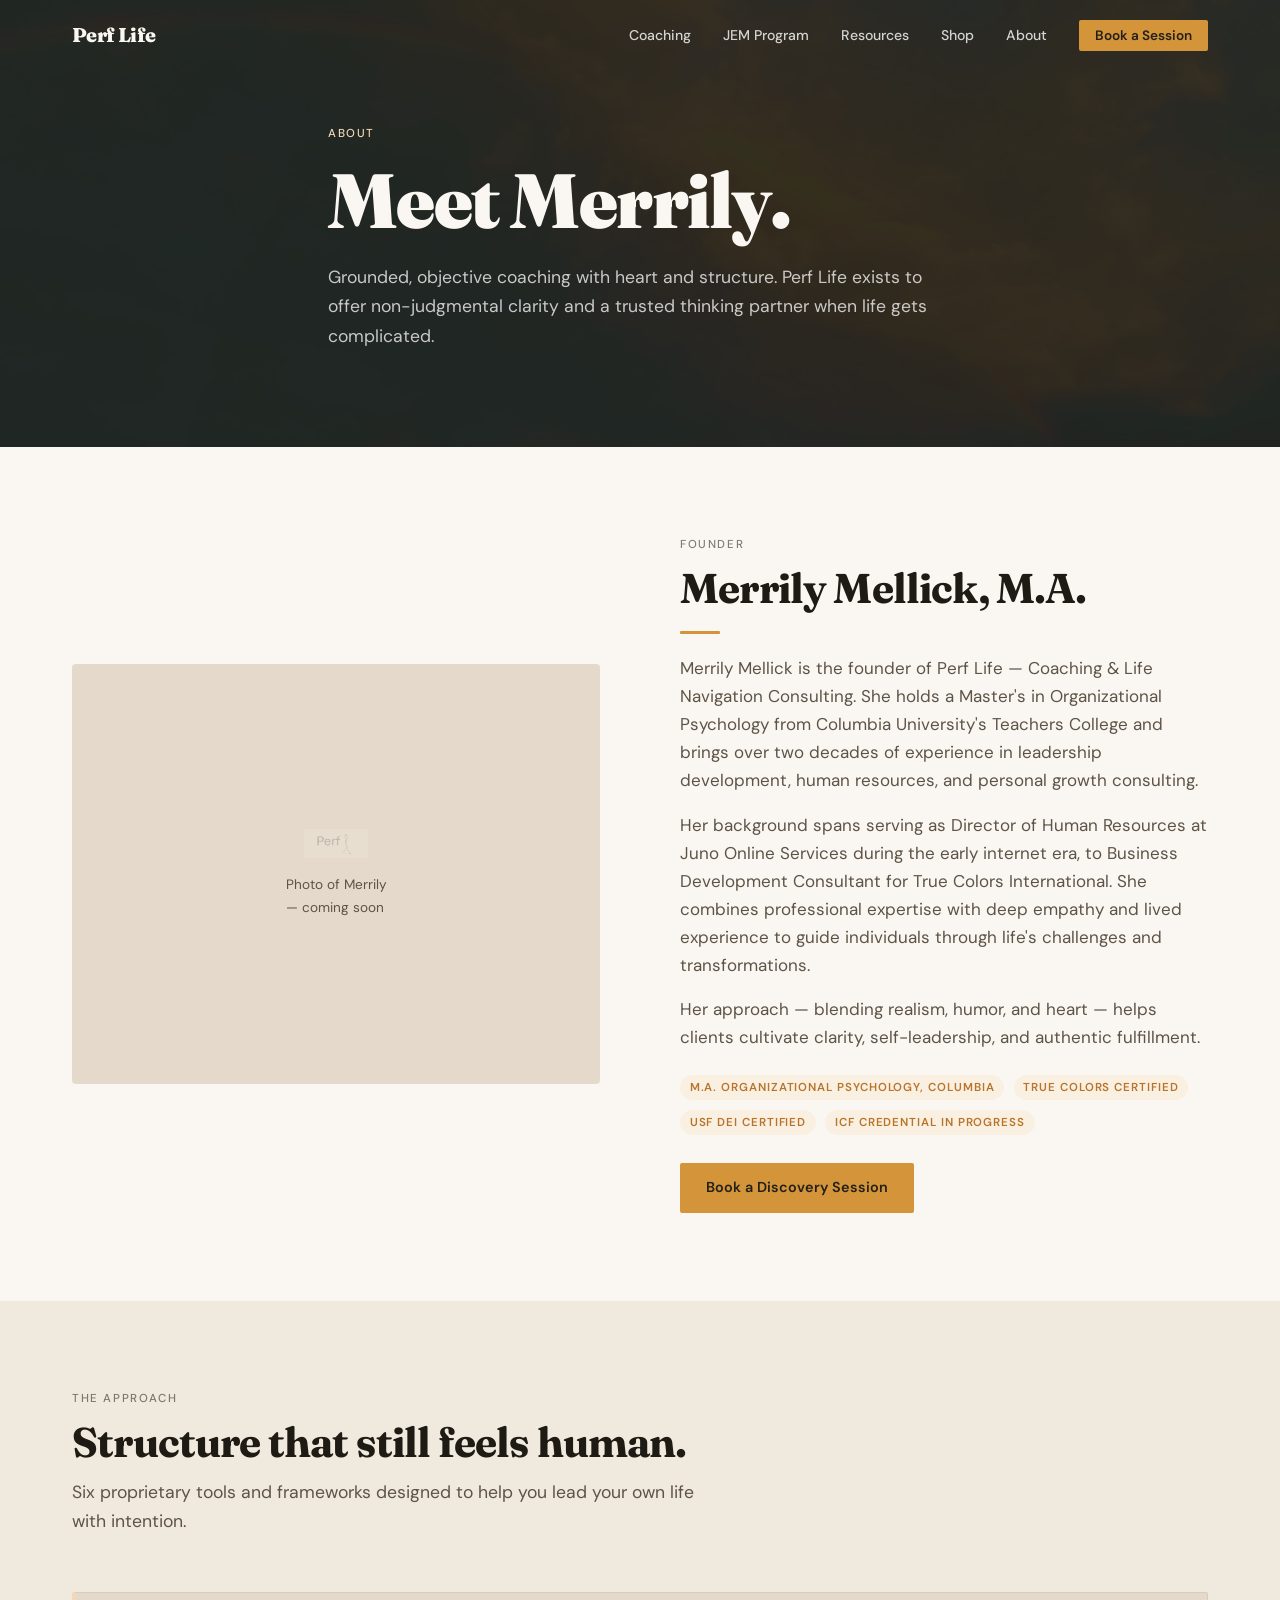
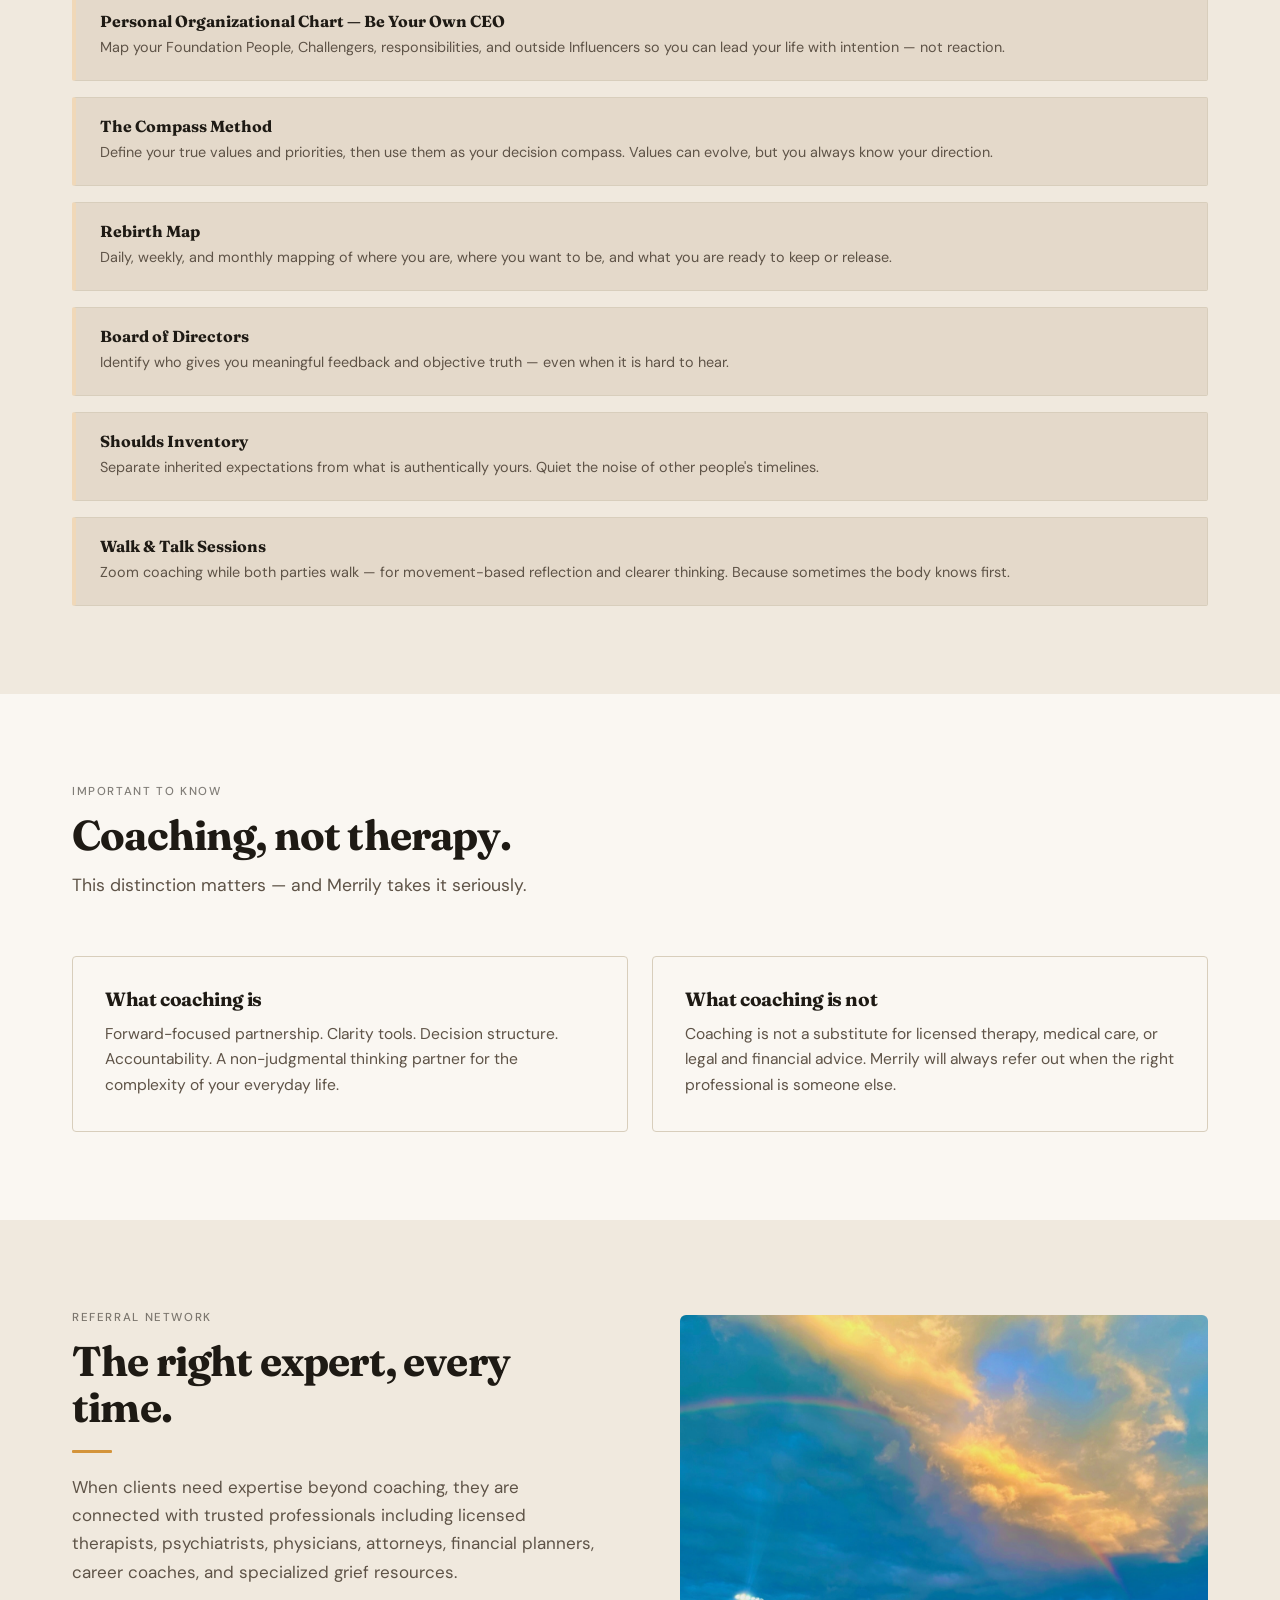
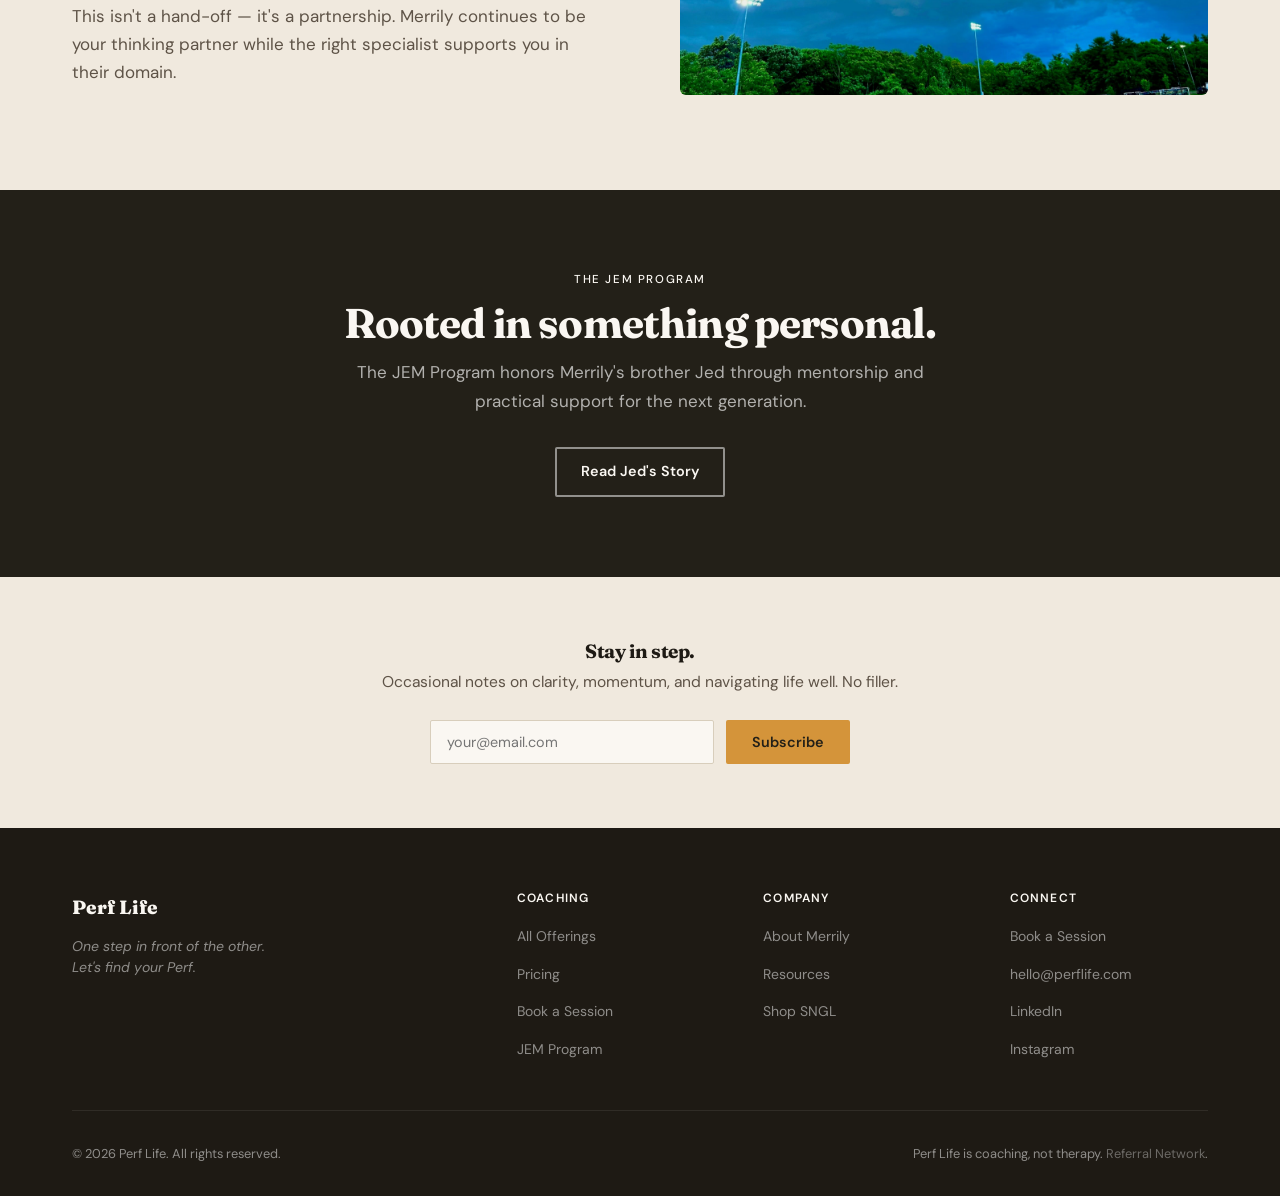
==== about.html @ 0cc989d0 "Perf Life V2 — Warm Authority (Fraunces + amber gold)" ====
<!DOCTYPE html>
<html lang="en">
<head>
  <meta charset="UTF-8">
  <meta name="viewport" content="width=device-width, initial-scale=1.0">
  <title>About Merrily — Perf Life</title>
  <meta name="description" content="Meet Merrily Mellick, M.A. — founder of Perf Life. Organizational psychologist, coach, and trusted thinking partner.">
  <link rel="preconnect" href="https://fonts.googleapis.com">
  <link rel="preconnect" href="https://fonts.gstatic.com" crossorigin>
  <link href="https://fonts.googleapis.com/css2?family=Fraunces:ital,opsz,wght@0,9..144,400;0,9..144,700;0,9..144,900;1,9..144,400;1,9..144,700&family=DM+Sans:ital,opsz,wght@0,9..40,400;0,9..40,500;1,9..40,400&display=swap" rel="stylesheet">
  <link rel="stylesheet" href="css/style.css">
</head>
<body>

  <nav class="nav" aria-label="Main navigation">
    <div class="nav__inner">
      <a class="nav__logo" href="index.html">
        <img class="nav__logo-mark" src="assets/perf-logo-walker.png" alt="">
        Perf Life
      </a>
      <ul class="nav__links" role="list">
        <li><a href="coaching.html">Coaching</a></li>
        <li><a href="jem-program.html">JEM Program</a></li>
        <li><a href="resources.html">Resources</a></li>
        <li><a href="shop.html">Shop</a></li>
        <li><a href="about.html">About</a></li>
        <li><a href="book.html" class="nav__cta">Book a Session</a></li>
      </ul>
      <button class="nav__burger" aria-label="Open menu" aria-expanded="false">
        <span></span><span></span><span></span>
      </button>
    </div>
  </nav>
  <div class="nav__drawer">
    <a href="coaching.html">Coaching</a>
    <a href="jem-program.html">JEM Program</a>
    <a href="resources.html">Resources</a>
    <a href="shop.html">Shop</a>
    <a href="about.html">About</a>
    <a href="book.html">Book a Session →</a>
  </div>

  <!-- HERO -->
  <section class="hero hero--page">
    <div class="hero__bg" aria-hidden="true"></div>
    <div class="container">
      <div class="hero__inner">
        <div class="hero__content">
          <span class="eyebrow hero__eyebrow">About</span>
          <h1 class="hero__title">Meet Merrily.</h1>
          <p class="hero__lead">Grounded, objective coaching with heart and structure. Perf Life exists to offer non-judgmental clarity and a trusted thinking partner when life gets complicated.</p>
        </div>
      </div>
    </div>
  </section>

  <!-- BIO -->
  <section class="section">
    <div class="container">
      <div class="media-text reveal">
        <div>
          <!-- Replace with Merrily's photo -->
          <div class="media-text__image--placeholder">
            <img src="assets/perf-logo-walker.png" style="width:64px;opacity:0.2;" alt="">
            <span style="font-size:0.85rem;color:var(--ink-2);">Photo of Merrily<br>— coming soon</span>
          </div>
        </div>
        <div class="media-text__content">
          <span class="eyebrow">Founder</span>
          <h2>Merrily Mellick, M.A.</h2>
          <div class="divider"></div>
          <p>Merrily Mellick is the founder of Perf Life — Coaching &amp; Life Navigation Consulting. She holds a Master's in Organizational Psychology from Columbia University's Teachers College and brings over two decades of experience in leadership development, human resources, and personal growth consulting.</p>
          <p>Her background spans serving as Director of Human Resources at Juno Online Services during the early internet era, to Business Development Consultant for True Colors International. She combines professional expertise with deep empathy and lived experience to guide individuals through life's challenges and transformations.</p>
          <p>Her approach — blending realism, humor, and heart — helps clients cultivate clarity, self-leadership, and authentic fulfillment.</p>
          <div style="display:flex;flex-wrap:wrap;gap:0.6rem;margin-top:1.5rem;">
            <span class="tag">M.A. Organizational Psychology, Columbia</span>
            <span class="tag">True Colors Certified</span>
            <span class="tag">USF DEI Certified</span>
            <span class="tag">ICF Credential in Progress</span>
          </div>
          <div class="btn-row">
            <a href="book.html" class="btn btn--primary">Book a Discovery Session</a>
          </div>
        </div>
      </div>
    </div>
  </section>

  <!-- FRAMEWORKS -->
  <section class="section section--stone">
    <div class="container">
      <div class="section-head reveal">
        <span class="eyebrow">The Approach</span>
        <h2>Structure that still feels human.</h2>
        <p class="lead">Six proprietary tools and frameworks designed to help you lead your own life with intention.</p>
      </div>
      <div class="framework-list">
        <div class="framework-item reveal">
          <h4>Personal Organizational Chart — Be Your Own CEO</h4>
          <p>Map your Foundation People, Challengers, responsibilities, and outside Influencers so you can lead your life with intention — not reaction.</p>
        </div>
        <div class="framework-item reveal">
          <h4>The Compass Method</h4>
          <p>Define your true values and priorities, then use them as your decision compass. Values can evolve, but you always know your direction.</p>
        </div>
        <div class="framework-item reveal">
          <h4>Rebirth Map</h4>
          <p>Daily, weekly, and monthly mapping of where you are, where you want to be, and what you are ready to keep or release.</p>
        </div>
        <div class="framework-item reveal">
          <h4>Board of Directors</h4>
          <p>Identify who gives you meaningful feedback and objective truth — even when it is hard to hear.</p>
        </div>
        <div class="framework-item reveal">
          <h4>Shoulds Inventory</h4>
          <p>Separate inherited expectations from what is authentically yours. Quiet the noise of other people's timelines.</p>
        </div>
        <div class="framework-item reveal">
          <h4>Walk &amp; Talk Sessions</h4>
          <p>Zoom coaching while both parties walk — for movement-based reflection and clearer thinking. Because sometimes the body knows first.</p>
        </div>
      </div>
    </div>
  </section>

  <!-- WHAT MERRILY IS NOT -->
  <section class="section">
    <div class="container">
      <div class="section-head reveal">
        <span class="eyebrow">Important to Know</span>
        <h2>Coaching, not therapy.</h2>
        <p class="lead">This distinction matters — and Merrily takes it seriously.</p>
      </div>
      <div class="grid grid--2 reveal">
        <div class="card">
          <h3>What coaching is</h3>
          <p>Forward-focused partnership. Clarity tools. Decision structure. Accountability. A non-judgmental thinking partner for the complexity of your everyday life.</p>
        </div>
        <div class="card">
          <h3>What coaching is not</h3>
          <p>Coaching is not a substitute for licensed therapy, medical care, or legal and financial advice. Merrily will always refer out when the right professional is someone else.</p>
        </div>
      </div>
    </div>
  </section>

  <!-- REFERRAL NETWORK -->
  <section class="section section--stone">
    <div class="container">
      <div class="media-text media-text--flip reveal">
        <div class="media-text__image">
          <img src="assets/hero-rainbow.jpg" alt="Rainbow — a symbol of connection and forward movement" style="height:380px;object-fit:cover;border-radius:6px;width:100%;">
        </div>
        <div class="media-text__content">
          <span class="eyebrow">Referral Network</span>
          <h2>The right expert, every time.</h2>
          <div class="divider"></div>
          <p>When clients need expertise beyond coaching, they are connected with trusted professionals including licensed therapists, psychiatrists, physicians, attorneys, financial planners, career coaches, and specialized grief resources.</p>
          <p>This isn't a hand-off — it's a partnership. Merrily continues to be your thinking partner while the right specialist supports you in their domain.</p>
        </div>
      </div>
    </div>
  </section>

  <!-- JEM LINK -->
  <section class="cta-strip">
    <div class="container">
      <div class="reveal">
        <span class="eyebrow" style="color:var(--blue-pale);opacity:1;">The JEM Program</span>
        <h2>Rooted in something personal.</h2>
        <p>The JEM Program honors Merrily's brother Jed through mentorship and practical support for the next generation.</p>
        <a href="jem-program.html" class="btn btn--outline">Read Jed's Story</a>
      </div>
    </div>
  </section>

  <!-- NEWSLETTER -->
  <section class="newsletter">
    <div class="container">
      <h3 class="reveal">Stay in step.</h3>
      <p class="reveal">Occasional notes on clarity, momentum, and navigating life well. No filler.</p>
      <form class="newsletter__form reveal" novalidate>
        <input type="email" placeholder="your@email.com" aria-label="Email address">
        <button type="submit" class="btn btn--primary">Subscribe</button>
      </form>
    </div>
  </section>

  <footer class="footer">
    <div class="container">
      <div class="footer__grid">
        <div>
          <div class="footer__brand">Perf Life</div>
          <p class="footer__tagline">One step in front of the other.<br>Let's find your Perf.</p>
        </div>
        <div class="footer__col">
          <h4>Coaching</h4>
          <ul>
            <li><a href="coaching.html">All Offerings</a></li>
            <li><a href="coaching.html#pricing">Pricing</a></li>
            <li><a href="book.html">Book a Session</a></li>
            <li><a href="jem-program.html">JEM Program</a></li>
          </ul>
        </div>
        <div class="footer__col">
          <h4>Company</h4>
          <ul>
            <li><a href="about.html">About Merrily</a></li>
            <li><a href="resources.html">Resources</a></li>
            <li><a href="shop.html">Shop SNGL</a></li>
          </ul>
        </div>
        <div class="footer__col">
          <h4>Connect</h4>
          <ul>
            <li><a href="book.html">Book a Session</a></li>
            <li><a href="mailto:hello@perflife.com">hello@perflife.com</a></li>
            <li><a href="#">LinkedIn</a></li>
            <li><a href="#">Instagram</a></li>
          </ul>
        </div>
      </div>
      <div class="footer__bottom">
        <span>© 2026 Perf Life. All rights reserved.</span>
        <span>Perf Life is coaching, not therapy. <a href="#">Referral Network</a>.</span>
      </div>
    </div>
  </footer>

  <script src="js/main.js"></script>
</body>
</html>
---- css/style.css ----
/* =============================================
   PERF LIFE V2 — "Warm Authority"
   Palette: charcoal + amber gold on warm cream
   Type: Fraunces (display serif) + DM Sans (body)
   ============================================= */

:root {
  --white:      #FAF7F2;
  --stone:      #F0E9DE;
  --stone-deep: #E4D9CA;
  --ink:        #1E1A14;
  --ink-2:      #5E5347;
  --gold:       #B8742A;
  --gold-mid:   #D4943A;
  --gold-pale:  #F0D8B8;
  --gold-xpale: #FAF0E2;
  --dark:       #232018;
  --rule:       #D8CEBC;
  --radius:     2px;
  --max:        1200px;
  --nav-h:      68px;
}

*, *::before, *::after { box-sizing: border-box; margin: 0; padding: 0; }
html { scroll-behavior: smooth; -webkit-text-size-adjust: 100%; }
body { font-family: 'DM Sans', system-ui, sans-serif; font-size: 1.0625rem; line-height: 1.65; color: var(--ink); background: var(--white); }
img { display: block; max-width: 100%; height: auto; }
a { color: inherit; text-decoration: none; }
ul { list-style: none; }
button { cursor: pointer; font-family: inherit; }

h1, h2, h3, h4 { font-family: 'Fraunces', Georgia, serif; font-weight: 700; line-height: 1.1; letter-spacing: -0.02em; }
h1 { font-size: clamp(2.8rem, 6vw, 5rem); font-weight: 900; }
h2 { font-size: clamp(1.9rem, 3.5vw, 2.6rem); }
h3 { font-size: 1.2rem; font-weight: 700; }
h4 { font-size: 1rem; font-weight: 700; letter-spacing: 0; }

.eyebrow { font-family: 'DM Sans', sans-serif; font-size: 0.72rem; font-weight: 500; letter-spacing: 0.14em; text-transform: uppercase; opacity: 0.55; display: block; margin-bottom: 0.75rem; }
.lead { font-size: 1.1rem; line-height: 1.65; color: var(--ink-2); }

.container { max-width: var(--max); margin: 0 auto; padding: 0 2rem; }
.section { padding: 5.5rem 0; }
.section--stone { background: var(--stone); }
.section--dark  { background: var(--dark); color: var(--white); }
.section--gold  { background: var(--gold-xpale); }

.section-head { margin-bottom: 3.5rem; }
.section-head h2 { margin-bottom: 0.75rem; }
.section-head .lead { max-width: 52ch; }
.section-head--center { text-align: center; }
.section-head--center .lead { margin: 0 auto; }

/* Nav */
.nav { position: fixed; top: 0; left: 0; right: 0; height: var(--nav-h); z-index: 100; transition: background 0.25s, box-shadow 0.25s; }
.nav.scrolled { background: var(--white); box-shadow: 0 1px 0 var(--rule); }
.nav__inner { max-width: var(--max); margin: 0 auto; padding: 0 2rem; height: 100%; display: flex; align-items: center; justify-content: space-between; }
.nav__logo { font-family: 'Fraunces', Georgia, serif; font-weight: 800; font-size: 1.25rem; letter-spacing: -0.03em; color: var(--white); transition: color 0.25s; display: flex; align-items: center; gap: 0.5rem; }
.nav.scrolled .nav__logo { color: var(--ink); }
.nav__logo-mark { display: none; }
.nav__links { display: flex; align-items: center; gap: 2rem; }
.nav__links a { font-size: 0.88rem; font-weight: 500; color: rgba(255,255,255,0.8); transition: color 0.2s; }
.nav__links a:hover { color: var(--white); }
.nav.scrolled .nav__links a { color: var(--ink-2); }
.nav.scrolled .nav__links a:hover { color: var(--ink); }
.nav__cta { color: var(--dark) !important; background: var(--gold-mid); padding: 0.45rem 1rem; border-radius: var(--radius); font-weight: 600 !important; font-size: 0.85rem !important; transition: background 0.2s !important; }
.nav__cta:hover { background: var(--gold) !important; color: var(--white) !important; }
.nav.scrolled .nav__cta { background: var(--gold-mid); color: var(--dark) !important; }
.nav__burger { display: none; flex-direction: column; gap: 5px; background: none; border: none; padding: 4px; }
.nav__burger span { display: block; width: 22px; height: 2px; background: var(--white); transition: background 0.25s; border-radius: 2px; }
.nav.scrolled .nav__burger span { background: var(--ink); }
.nav__drawer { display: none; position: fixed; top: var(--nav-h); left: 0; right: 0; background: var(--white); border-bottom: 1px solid var(--rule); padding: 1.5rem 2rem; z-index: 99; flex-direction: column; gap: 1.25rem; }
.nav__drawer.open { display: flex; }
.nav__drawer a { font-size: 1rem; font-weight: 500; color: var(--ink-2); }
.nav__drawer a:hover { color: var(--ink); }

/* Buttons */
.btn { display: inline-flex; align-items: center; gap: 0.4rem; font-family: 'DM Sans', sans-serif; font-size: 0.9rem; font-weight: 600; padding: 0.7rem 1.5rem; border-radius: var(--radius); border: 2px solid transparent; transition: background 0.2s, color 0.2s, border-color 0.2s, transform 0.15s; white-space: nowrap; }
.btn:hover { transform: translateY(-1px); }
.btn--primary { background: var(--gold-mid); color: var(--dark); border-color: var(--gold-mid); }
.btn--primary:hover { background: var(--gold); border-color: var(--gold); }
.btn--outline { background: transparent; color: var(--white); border-color: rgba(255,255,255,0.5); }
.btn--outline:hover { border-color: var(--white); background: rgba(255,255,255,0.08); }
.btn--outline-dark { background: transparent; color: var(--gold); border-color: var(--gold); }
.btn--outline-dark:hover { background: var(--gold); color: var(--white); }
.btn-row { display: flex; flex-wrap: wrap; gap: 0.75rem; margin-top: 2rem; }

/* Hero */
.hero { min-height: 100svh; background: var(--dark); color: var(--white); display: flex; flex-direction: column; justify-content: center; position: relative; overflow: hidden; padding-top: var(--nav-h); }
.hero__bg { position: absolute; inset: 0; background-image: url('../assets/hero-rainbow.jpg'); background-size: cover; background-position: center 40%; opacity: 0.08; }
.hero__inner { position: relative; z-index: 1; display: grid; grid-template-columns: 1fr 1fr; gap: 4rem; align-items: center; padding: 6rem 0 5rem; }
.hero__content { max-width: 52ch; }
.hero__eyebrow { color: var(--gold-pale); opacity: 1; margin-bottom: 1rem; }
.hero__title { color: var(--white); margin-bottom: 1.25rem; }
.hero__lead { font-size: 1.1rem; line-height: 1.65; color: rgba(255,255,255,0.75); }
.hero__tagline { display: block; margin-top: 0.75rem; font-family: 'Fraunces', serif; font-size: 1rem; font-style: italic; color: var(--gold-pale); }
.hero__visual { display: flex; justify-content: flex-end; align-items: center; }
.hero__photo-wrap { width: 420px; height: 520px; border-radius: 4px; overflow: hidden; background: rgba(255,255,255,0.06); border: 1px solid rgba(255,255,255,0.1); display: flex; align-items: center; justify-content: center; flex-shrink: 0; }
.hero__photo-wrap img { width: 100%; height: 100%; object-fit: cover; }
.hero__photo-placeholder { text-align: center; color: rgba(255,255,255,0.3); font-size: 0.85rem; padding: 2rem; }
.hero__photo-placeholder .walker { width: 64px; margin: 0 auto 1rem; opacity: 0.2; filter: brightness(0) invert(1); }
.hero__walker-strip { position: absolute; bottom: 0; left: 0; right: 0; height: 72px; overflow: hidden; z-index: 2; border-top: 1px solid rgba(255,255,255,0.08); }
.hero__walker { position: absolute; bottom: 8px; left: -60px; height: 52px; filter: brightness(0) invert(1); opacity: 0.3; animation: walk-across 8s ease-in-out infinite; animation-delay: 1.2s; }
@keyframes walk-across { 0% { left: -60px; opacity: 0; } 8% { opacity: 0.3; } 90% { opacity: 0.3; } 100% { left: calc(100% + 60px); opacity: 0; } }
.hero--page { min-height: 44vh; padding-bottom: 4rem; }
.hero--page .hero__inner { padding: 3.5rem 0 2rem; grid-template-columns: 1fr; max-width: 680px; }

/* Cards */
.grid { display: grid; gap: 1.5rem; }
.grid--2 { grid-template-columns: repeat(2, 1fr); }
.grid--3 { grid-template-columns: repeat(3, 1fr); }
.grid--4 { grid-template-columns: repeat(4, 1fr); }
.card { background: var(--white); border: 1px solid var(--rule); border-radius: calc(var(--radius) + 2px); padding: 2rem; display: flex; flex-direction: column; gap: 0.75rem; transition: box-shadow 0.2s, border-color 0.2s, transform 0.2s; }
.card:hover { box-shadow: 0 6px 24px rgba(184,116,42,0.1); border-color: var(--gold-pale); transform: translateY(-2px); }
.card--blue { background: var(--dark); color: var(--white); border-color: var(--dark); }
.card--blue h3 { color: var(--white); }
.card--blue p { color: rgba(255,255,255,0.7); }
.card--stone { background: var(--stone); border-color: var(--stone-deep); }
.card__icon { width: 36px; height: 36px; background: var(--gold-xpale); border-radius: 50%; display: flex; align-items: center; justify-content: center; font-size: 1rem; flex-shrink: 0; }
.card p { color: var(--ink-2); font-size: 0.975rem; }
.card a { margin-top: auto; font-size: 0.875rem; font-weight: 600; color: var(--gold); display: inline-flex; align-items: center; gap: 0.3rem; }
.card a:hover { color: var(--gold-mid); }

/* Testimonials */
.testimonial { border-left: 3px solid var(--gold-pale); padding: 1.5rem 1.5rem 1.5rem 2rem; background: var(--white); border-radius: 0 var(--radius) var(--radius) 0; }
.section--stone .testimonial { background: var(--stone-deep); }
.testimonial blockquote { font-family: 'Fraunces', serif; font-size: 1.05rem; line-height: 1.65; color: var(--ink); font-style: italic; margin-bottom: 1rem; }
.testimonial cite { font-size: 0.85rem; font-weight: 600; color: var(--gold); font-style: normal; }

/* FAQ */
.faq { display: flex; flex-direction: column; }
.faq__item { border-bottom: 1px solid var(--rule); }
.faq__q { width: 100%; text-align: left; background: none; border: none; padding: 1.25rem 0; font-family: 'Fraunces', serif; font-size: 1rem; font-weight: 700; color: var(--ink); display: flex; justify-content: space-between; align-items: center; gap: 1rem; }
.faq__q:hover { color: var(--gold); }
.faq__icon { width: 20px; height: 20px; flex-shrink: 0; position: relative; }
.faq__icon::before, .faq__icon::after { content: ''; position: absolute; background: currentColor; border-radius: 2px; }
.faq__icon::before { width: 100%; height: 2px; top: 9px; left: 0; }
.faq__icon::after { width: 2px; height: 100%; top: 0; left: 9px; transition: transform 0.25s; }
.faq__item.open .faq__icon::after { transform: scaleY(0); }
.faq__a { max-height: 0; overflow: hidden; transition: max-height 0.3s ease, padding 0.3s; font-size: 0.975rem; color: var(--ink-2); line-height: 1.65; }
.faq__item.open .faq__a { max-height: 400px; padding-bottom: 1.25rem; }

/* CTA strip */
.cta-strip { padding: 5rem 0; text-align: center; background: var(--dark); color: var(--white); }
.cta-strip h2 { color: var(--white); margin-bottom: 0.75rem; }
.cta-strip p { color: rgba(255,255,255,0.65); max-width: 50ch; margin: 0 auto 2rem; }

/* Pricing */
.pricing-card { border: 2px solid var(--rule); border-radius: calc(var(--radius) + 3px); padding: 2.5rem; background: var(--white); display: flex; flex-direction: column; gap: 1.25rem; }
.pricing-card--featured { border-color: var(--gold-mid); position: relative; }
.pricing-card--featured::before { content: 'Most Popular'; position: absolute; top: -1px; right: 1.5rem; background: var(--gold-mid); color: var(--dark); font-size: 0.7rem; font-weight: 700; letter-spacing: 0.08em; text-transform: uppercase; padding: 0.25rem 0.75rem; border-radius: 0 0 var(--radius) var(--radius); }
.pricing__price { font-family: 'Fraunces', serif; font-size: 2.5rem; font-weight: 900; color: var(--gold); line-height: 1; }
.pricing__price span { font-family: 'DM Sans', sans-serif; font-size: 1rem; font-weight: 400; color: var(--ink-2); }
.pricing__features { display: flex; flex-direction: column; gap: 0.6rem; }
.pricing__features li { font-size: 0.925rem; color: var(--ink-2); display: flex; align-items: flex-start; gap: 0.6rem; }
.pricing__features li::before { content: '✓'; color: var(--gold-mid); font-weight: 700; flex-shrink: 0; }

/* Shop */
.product-card { background: var(--white); border: 1px solid var(--rule); border-radius: calc(var(--radius) + 2px); overflow: hidden; transition: box-shadow 0.2s, transform 0.2s; }
.product-card:hover { box-shadow: 0 8px 28px rgba(184,116,42,0.12); transform: translateY(-2px); }
.product-card__image { width: 100%; height: 260px; object-fit: cover; background: var(--stone); }
.product-card__image--placeholder { width: 100%; height: 260px; background: var(--stone); display: flex; align-items: center; justify-content: center; color: var(--ink-2); font-size: 0.85rem; }
.product-card__body { padding: 1.25rem; }
.product-card__name { font-family: 'Fraunces', serif; font-weight: 700; font-size: 1rem; margin-bottom: 0.35rem; }
.product-card__price { color: var(--gold); font-weight: 600; font-size: 0.95rem; margin-bottom: 0.75rem; }
.product-card__desc { font-size: 0.875rem; color: var(--ink-2); margin-bottom: 1rem; }

/* Misc */
.coming-soon-banner { background: var(--gold-xpale); border: 1px solid var(--gold-pale); border-radius: var(--radius); padding: 2rem; text-align: center; margin-bottom: 2rem; }
.coming-soon-banner p { color: var(--ink-2); font-size: 0.925rem; }
.newsletter { padding: 4rem 0; background: var(--stone); text-align: center; }
.newsletter h3 { font-family: 'Fraunces', serif; margin-bottom: 0.5rem; }
.newsletter p { color: var(--ink-2); margin-bottom: 1.5rem; font-size: 0.975rem; }
.newsletter__form { display: flex; gap: 0.75rem; max-width: 420px; margin: 0 auto; flex-wrap: wrap; justify-content: center; }
.newsletter__form input { flex: 1; min-width: 200px; padding: 0.7rem 1rem; border: 1px solid var(--rule); border-radius: var(--radius); font-family: 'DM Sans', sans-serif; font-size: 0.9rem; background: var(--white); color: var(--ink); outline: none; transition: border-color 0.2s; }
.newsletter__form input:focus { border-color: var(--gold-mid); }
.footer { background: var(--ink); color: rgba(255,255,255,0.5); padding: 4rem 0 2rem; }
.footer__grid { display: grid; grid-template-columns: 2fr 1fr 1fr 1fr; gap: 3rem; padding-bottom: 3rem; border-bottom: 1px solid rgba(255,255,255,0.08); margin-bottom: 2rem; }
.footer__brand { font-family: 'Fraunces', serif; font-size: 1.2rem; font-weight: 800; color: var(--white); margin-bottom: 0.75rem; }
.footer__tagline { font-size: 0.875rem; line-height: 1.55; max-width: 28ch; font-style: italic; }
.footer__col h4 { font-family: 'DM Sans', sans-serif; font-size: 0.75rem; font-weight: 600; letter-spacing: 0.1em; text-transform: uppercase; color: var(--white); margin-bottom: 1rem; }
.footer__col ul { display: flex; flex-direction: column; gap: 0.6rem; }
.footer__col a { font-size: 0.875rem; transition: color 0.2s; }
.footer__col a:hover { color: var(--white); }
.footer__bottom { display: flex; justify-content: space-between; align-items: center; font-size: 0.8rem; flex-wrap: wrap; gap: 0.75rem; }
.footer__bottom a { color: rgba(255,255,255,0.35); }
.footer__bottom a:hover { color: rgba(255,255,255,0.65); }
.framework-list { display: flex; flex-direction: column; gap: 1rem; }
.framework-item { padding: 1.25rem 1.5rem; background: var(--white); border: 1px solid var(--rule); border-radius: var(--radius); border-left: 4px solid var(--gold-pale); transition: border-left-color 0.2s; }
.framework-item:hover { border-left-color: var(--gold-mid); }
.section--stone .framework-item { background: var(--stone-deep); }
.framework-item h4 { font-family: 'Fraunces', serif; margin-bottom: 0.35rem; }
.framework-item p { font-size: 0.9rem; color: var(--ink-2); }
.tag { display: inline-block; font-size: 0.72rem; font-weight: 600; letter-spacing: 0.08em; text-transform: uppercase; padding: 0.2rem 0.6rem; border-radius: 20px; background: var(--gold-xpale); color: var(--gold); }
.divider { width: 40px; height: 3px; background: var(--gold-mid); border-radius: 1px; margin: 1.25rem 0; }
.reveal { opacity: 0; transform: translateY(18px); transition: opacity 0.55s ease, transform 0.55s ease; }
.reveal.visible { opacity: 1; transform: none; }
.cal-wrap { background: var(--white); border: 1px solid var(--rule); border-radius: calc(var(--radius) + 2px); overflow: hidden; min-height: 600px; }
.sngl-wordmark { font-family: 'Fraunces', serif; font-size: clamp(3rem, 10vw, 7rem); font-weight: 900; letter-spacing: -0.04em; line-height: 0.9; color: var(--white); }
.sngl-sub { font-family: 'DM Sans', sans-serif; font-size: 0.95rem; color: var(--gold-pale); margin-top: 0.75rem; letter-spacing: 0.04em; font-style: italic; }
.filter-bar { display: flex; gap: 0.5rem; flex-wrap: wrap; margin-bottom: 2.5rem; }
.filter-btn { font-family: 'DM Sans', sans-serif; font-size: 0.8rem; font-weight: 600; padding: 0.35rem 0.9rem; border-radius: 20px; border: 1px solid var(--rule); background: var(--white); color: var(--ink-2); transition: background 0.2s, color 0.2s, border-color 0.2s; }
.filter-btn.active, .filter-btn:hover { background: var(--gold-mid); color: var(--dark); border-color: var(--gold-mid); }
.jem-hero { background: #1A1510; }
.jem-quote { background: var(--gold-xpale); border-left: 4px solid var(--gold-mid); padding: 2rem 2.5rem; border-radius: 0 var(--radius) var(--radius) 0; font-family: 'Fraunces', serif; font-size: 1.2rem; font-style: italic; line-height: 1.65; color: var(--ink); margin: 2.5rem 0; }
.jem-quote cite { display: block; margin-top: 1rem; font-style: normal; font-size: 0.875rem; font-weight: 600; color: var(--gold); font-family: 'DM Sans', sans-serif; }
.media-text { display: grid; grid-template-columns: 1fr 1fr; gap: 5rem; align-items: center; }
.media-text--flip { direction: rtl; }
.media-text--flip > * { direction: ltr; }
.media-text__image { border-radius: 4px; overflow: hidden; }
.media-text__image img { width: 100%; height: 420px; object-fit: cover; }
.media-text__image--placeholder { width: 100%; height: 420px; background: var(--stone-deep); border-radius: 4px; display: flex; align-items: center; justify-content: center; color: var(--ink-2); font-size: 0.875rem; flex-direction: column; gap: 1rem; }
.media-text__content h2 { margin-bottom: 1rem; }
.media-text__content p { color: var(--ink-2); margin-bottom: 1rem; }
.media-text__content .btn-row { margin-top: 1.75rem; }

@media (max-width: 900px) {
  .hero__inner { grid-template-columns: 1fr; gap: 2rem; }
  .hero__visual { display: none; }
  .media-text { grid-template-columns: 1fr; gap: 2.5rem; }
  .media-text--flip { direction: ltr; }
  .footer__grid { grid-template-columns: 1fr 1fr; gap: 2rem; }
  .grid--3 { grid-template-columns: 1fr 1fr; }
  .grid--4 { grid-template-columns: 1fr 1fr; }
}
@media (max-width: 640px) {
  :root { --nav-h: 60px; }
  .nav__links { display: none; }
  .nav__burger { display: flex; }
  .section { padding: 3.5rem 0; }
  .container { padding: 0 1.25rem; }
  .grid--2, .grid--3, .grid--4 { grid-template-columns: 1fr; }
  h1 { font-size: 2.5rem; }
  h2 { font-size: 1.75rem; }
  .footer__grid { grid-template-columns: 1fr; gap: 2rem; }
}
@media (prefers-reduced-motion: reduce) {
  .hero__walker { animation: none; }
  .reveal { opacity: 1; transform: none; transition: none; }
  * { transition-duration: 0.01ms !important; animation-duration: 0.01ms !important; }
}
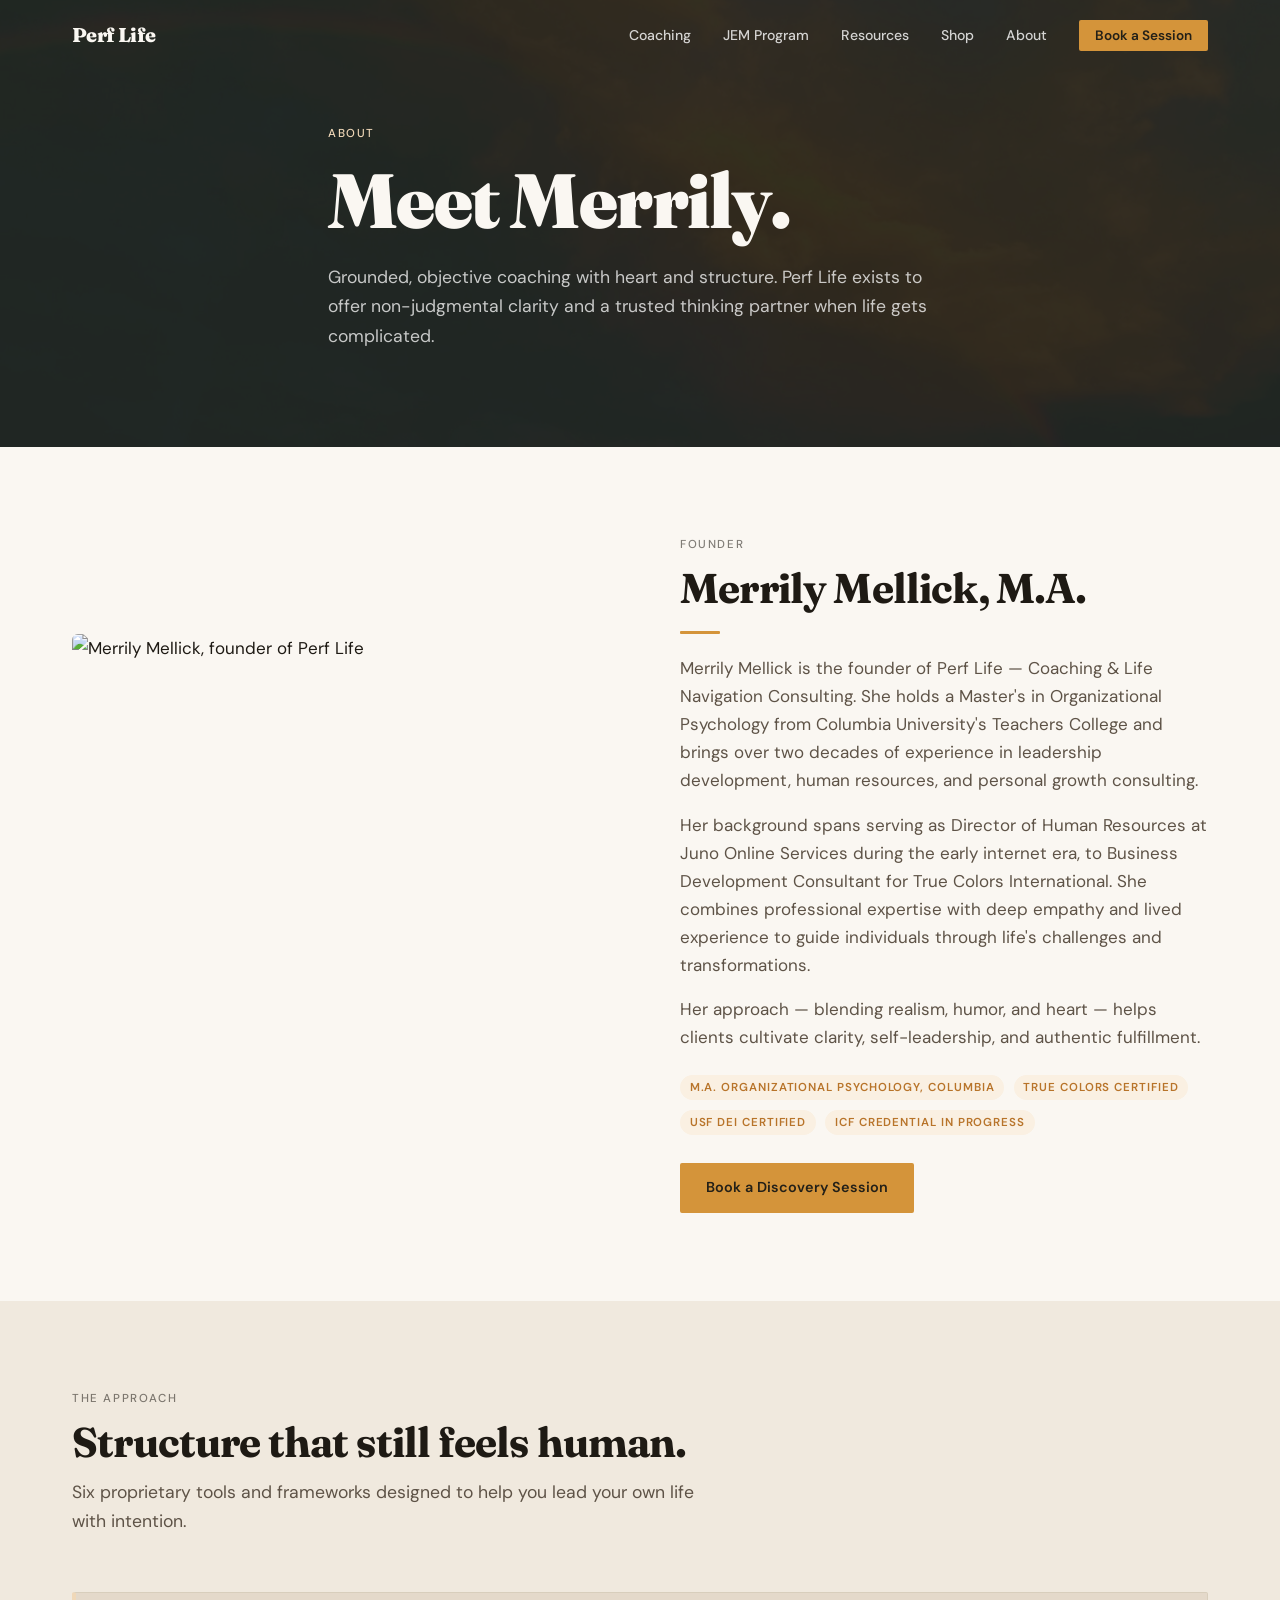
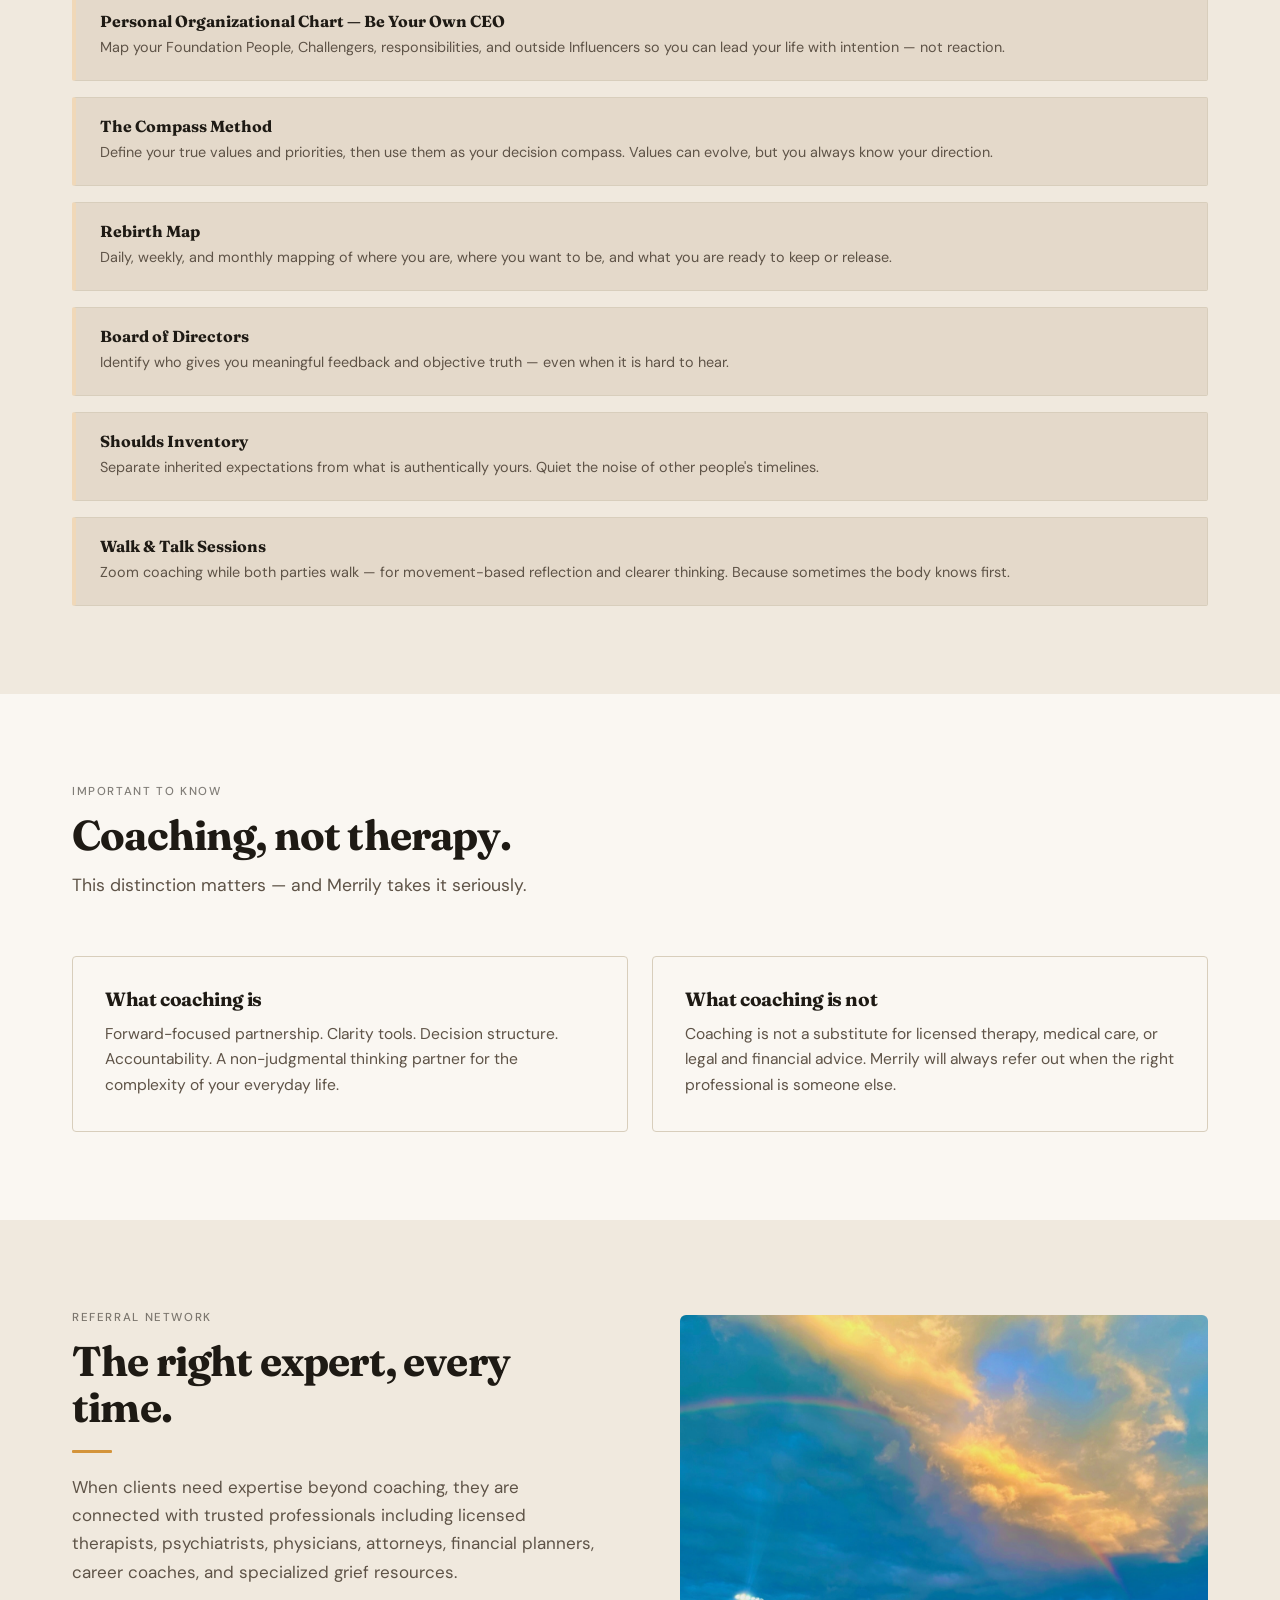
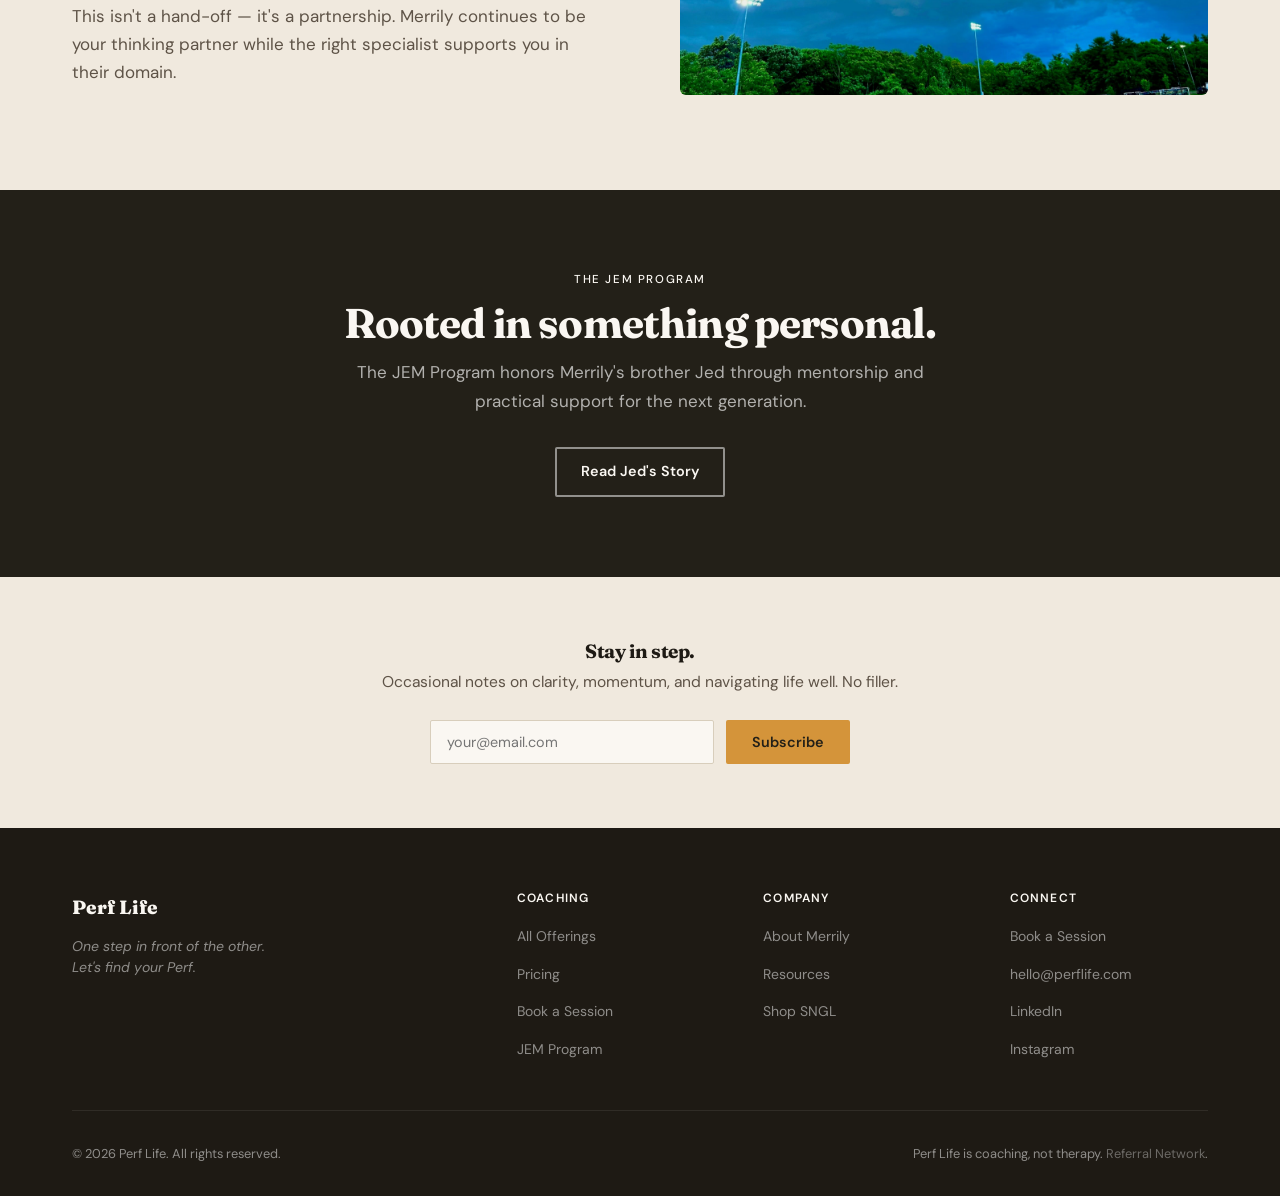
==== commit f5982bfb: "Add Merrily's photo to hero and About page" ====
--- a/about.html
+++ b/about.html
@@ -59,11 +59,7 @@
     <div class="container">
       <div class="media-text reveal">
         <div>
-          <!-- Replace with Merrily's photo -->
-          <div class="media-text__image--placeholder">
-            <img src="assets/perf-logo-walker.png" style="width:64px;opacity:0.2;" alt="">
-            <span style="font-size:0.85rem;color:var(--ink-2);">Photo of Merrily<br>— coming soon</span>
-          </div>
+          <img src="assets/merrily.jpg" alt="Merrily Mellick, founder of Perf Life" style="width:100%;height:480px;object-fit:cover;object-position:center top;border-radius:6px;">
         </div>
         <div class="media-text__content">
           <span class="eyebrow">Founder</span>
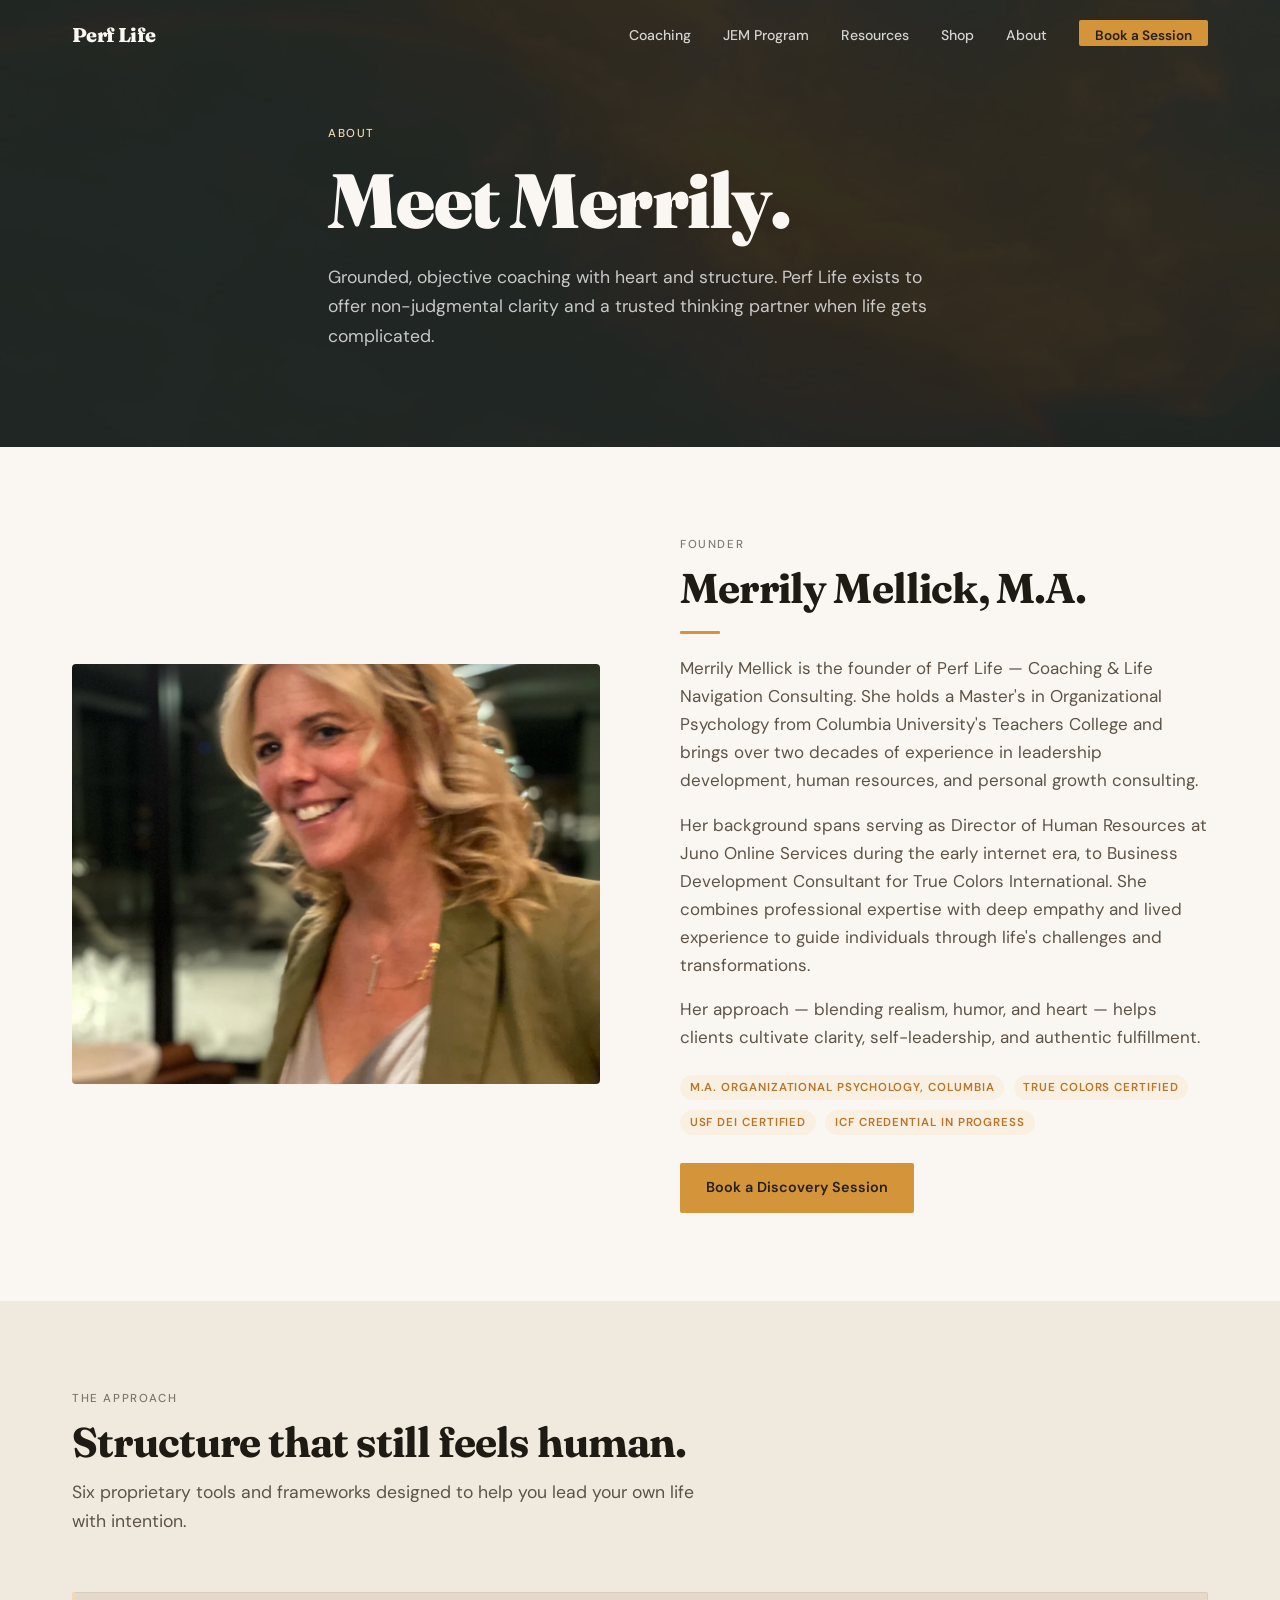
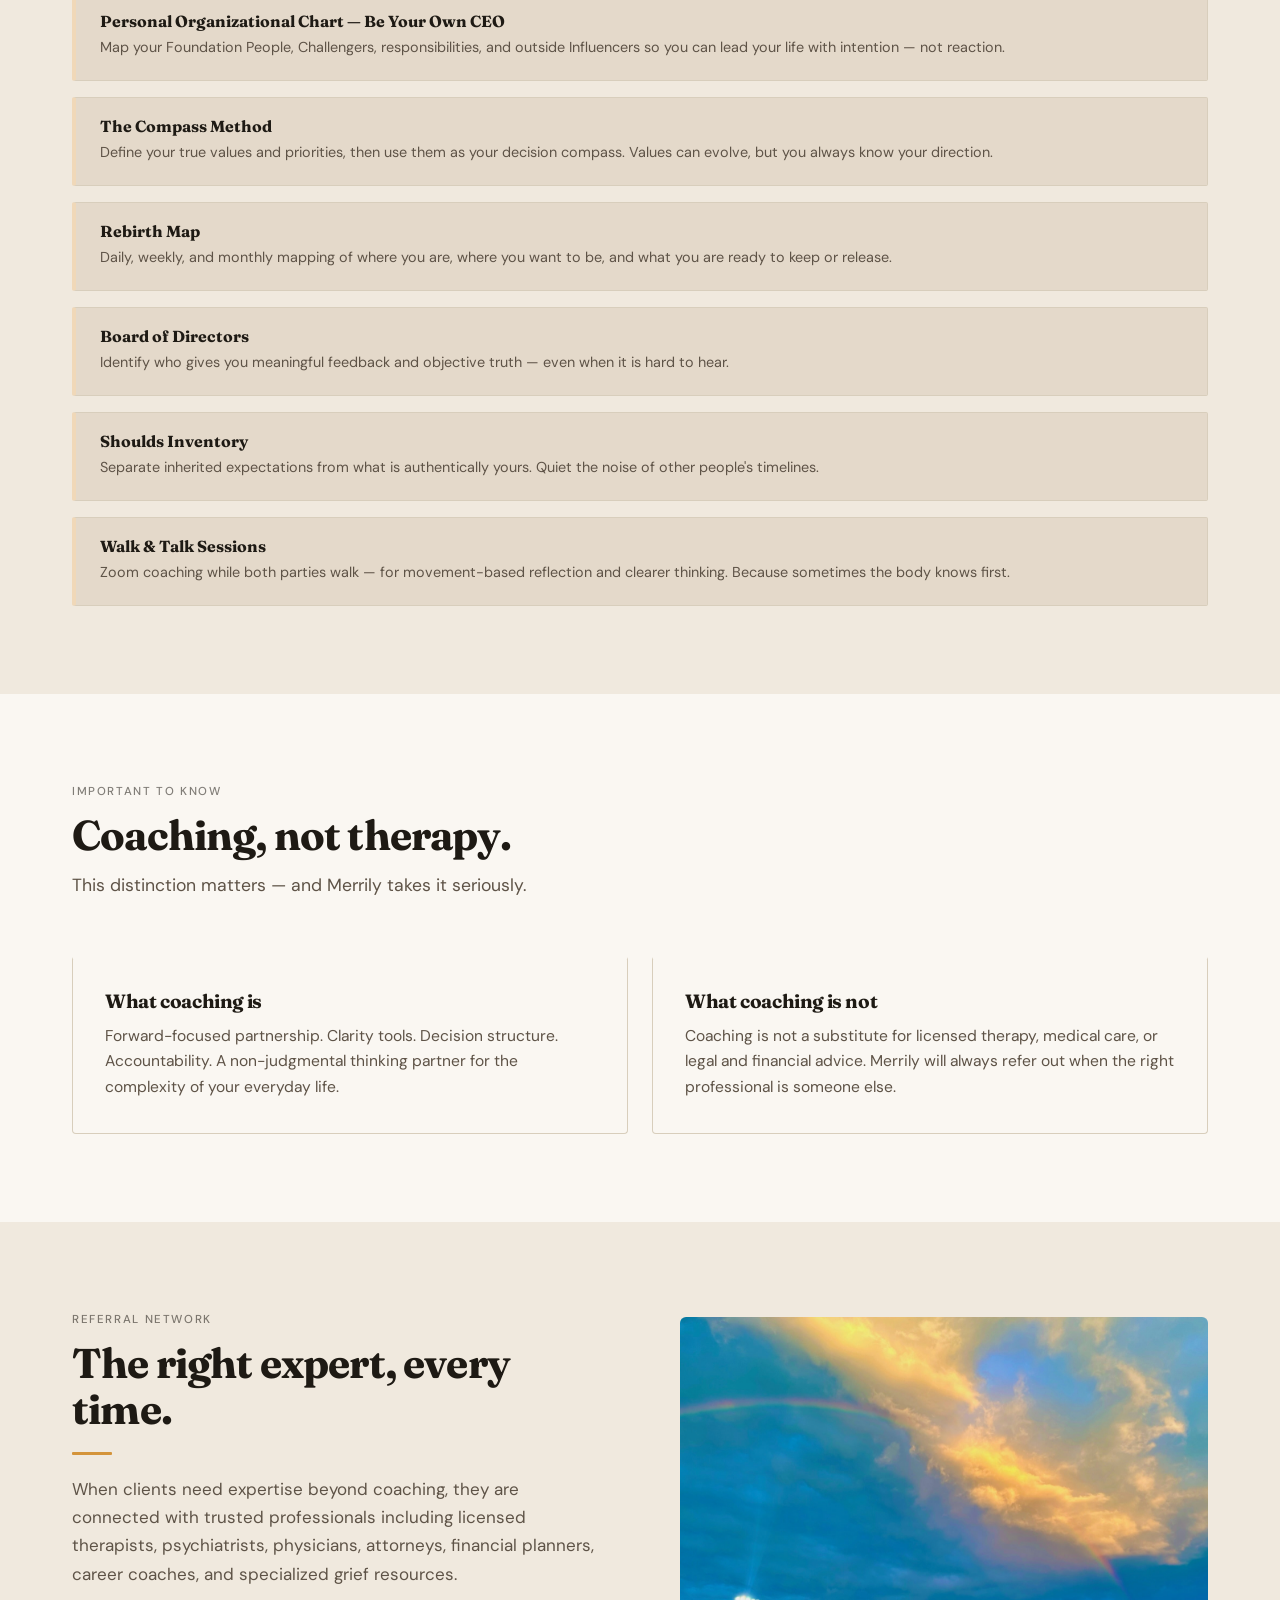
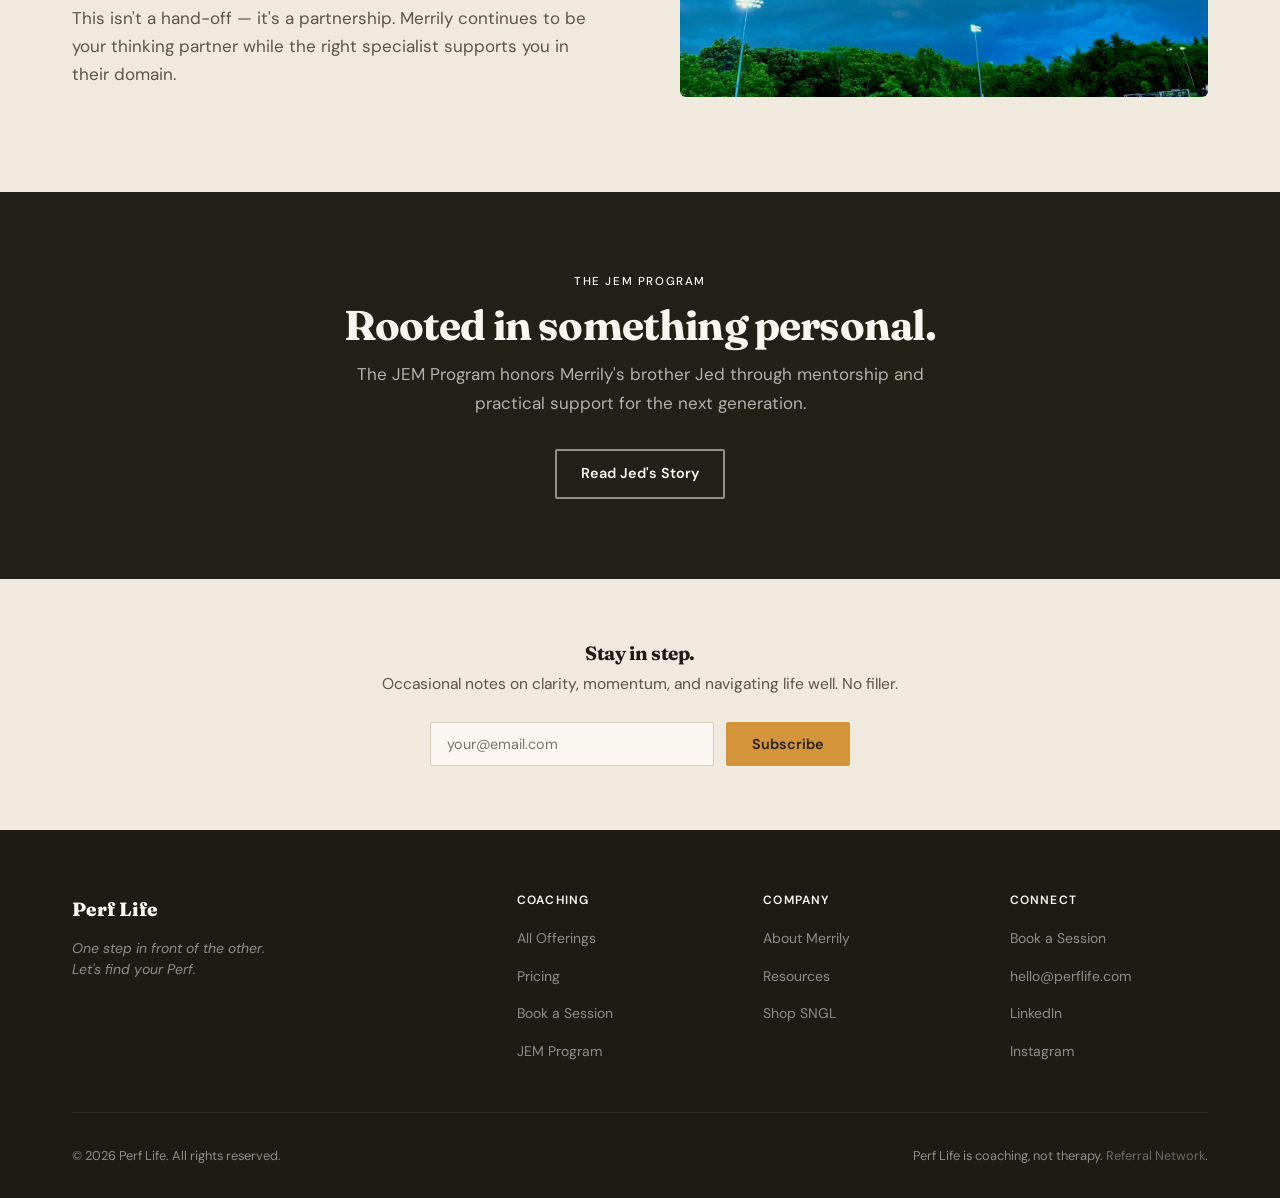
==== commit 8032ae26: "Fix: hero buttons, about photo wrapper, walker ghost, rich per-version hover animations" ====
--- a/about.html
+++ b/about.html
@@ -58,8 +58,8 @@
   <section class="section">
     <div class="container">
       <div class="media-text reveal">
-        <div>
-          <img src="assets/merrily.jpg" alt="Merrily Mellick, founder of Perf Life" style="width:100%;height:480px;object-fit:cover;object-position:center top;border-radius:6px;">
+        <div class="media-text__image">
+          <img src="assets/merrily.jpg" alt="Merrily Mellick, founder of Perf Life">
         </div>
         <div class="media-text__content">
           <span class="eyebrow">Founder</span>
--- a/css/style.css
+++ b/css/style.css
@@ -10,6 +10,8 @@
   --stone-deep: #E4D9CA;
   --ink:        #1E1A14;
   --ink-2:      #5E5347;
+  --icon-sw:    2;
+  --icon-lc:    round;
   --gold:       #B8742A;
   --gold-mid:   #D4943A;
   --gold-pale:  #F0D8B8;
@@ -115,7 +117,7 @@
 .card--blue h3 { color: var(--white); }
 .card--blue p { color: rgba(255,255,255,0.7); }
 .card--stone { background: var(--stone); border-color: var(--stone-deep); }
-.card__icon { width: 36px; height: 36px; background: var(--gold-xpale); border-radius: 50%; display: flex; align-items: center; justify-content: center; font-size: 1rem; flex-shrink: 0; }
+.card__icon { width: 48px; height: 48px; background: var(--gold-pale); border-radius: 0; display: flex; align-items: center; justify-content: center; color: var(--gold); flex-shrink: 0; font-size: 0; }
 .card p { color: var(--ink-2); font-size: 0.975rem; }
 .card a { margin-top: auto; font-size: 0.875rem; font-weight: 600; color: var(--gold); display: inline-flex; align-items: center; gap: 0.3rem; }
 .card a:hover { color: var(--gold-mid); }
@@ -238,3 +240,118 @@
   .reveal { opacity: 1; transform: none; transition: none; }
   * { transition-duration: 0.01ms !important; animation-duration: 0.01ms !important; }
 }
+
+/* ═══════════════════════════════════════════
+   V2 ENHANCED INTERACTIONS — Warm Authority
+   Character: warm, editorial, serif gravitas
+   ═══════════════════════════════════════════ */
+
+.hero__walker { animation-fill-mode: both; }
+
+/* Hero buttons — warm contrast on dark bg */
+.hero .btn--primary {
+  background: var(--gold);
+  color: var(--white);
+  border-color: var(--gold);
+}
+.hero .btn--primary:hover {
+  background: var(--gold-mid);
+  border-color: var(--gold-mid);
+  box-shadow: 0 6px 20px rgba(184,116,42,0.4);
+}
+.hero .btn--outline { border-color: rgba(255,255,255,0.5); }
+.hero .btn--outline:hover { border-color: var(--white); background: rgba(255,255,255,0.08); }
+
+/* Nav — colour shift to gold + subtle underline */
+.nav__links a {
+  position: relative;
+  padding-bottom: 2px;
+  transition: color 0.2s;
+}
+.nav__links a::after {
+  content: '';
+  position: absolute;
+  bottom: -1px; left: 0;
+  width: 0; height: 2px;
+  background: var(--gold);
+  transition: width 0.22s ease;
+}
+.nav__links a:hover { color: var(--gold); }
+.nav__links a:hover::after { width: 100%; }
+
+/* Cards — warm lift with amber top accent */
+.card {
+  border-top: 3px solid transparent;
+  transition: box-shadow 0.25s ease, transform 0.25s ease,
+              border-top-color 0.25s ease, border-color 0.25s ease;
+}
+.card:hover {
+  transform: translateY(-4px);
+  box-shadow: 0 10px 32px rgba(184,116,42,0.14);
+  border-top-color: var(--gold);
+  border-color: var(--gold-pale);
+}
+.card:hover .card__icon {
+  background: var(--gold);
+  color: var(--white);
+  transition: background 0.22s, color 0.22s;
+}
+
+/* Buttons — warm amber glow */
+.btn--primary:hover {
+  transform: translateY(-2px);
+  box-shadow: 0 5px 18px rgba(184,116,42,0.38);
+}
+.btn--outline-dark {
+  transition: background 0.22s, color 0.22s, border-color 0.22s,
+              transform 0.22s, box-shadow 0.22s;
+}
+.btn--outline-dark:hover {
+  transform: translateY(-2px);
+  box-shadow: 0 5px 14px rgba(184,116,42,0.22);
+}
+
+/* Framework items — gold indent */
+.framework-item {
+  border-left: 4px solid var(--gold-pale);
+  transition: border-left-color 0.22s, background 0.22s, padding-left 0.22s;
+}
+.framework-item:hover {
+  border-left-color: var(--gold);
+  background: var(--gold-xpale);
+  padding-left: 2rem;
+}
+
+/* Testimonials — gold border deepens */
+.testimonial { transition: border-left-color 0.22s, background 0.22s; }
+.testimonial:hover {
+  border-left-color: var(--gold);
+  background: var(--gold-xpale);
+}
+
+/* Footer links */
+.footer__col a {
+  display: inline-block;
+  transition: color 0.18s, padding-left 0.18s;
+}
+.footer__col a:hover { color: var(--white); padding-left: 5px; }
+
+/* Pricing cards */
+.pricing-card {
+  transition: border-color 0.22s, box-shadow 0.22s, transform 0.22s;
+}
+.pricing-card:hover {
+  border-color: var(--gold);
+  box-shadow: 0 8px 28px rgba(184,116,42,0.12);
+  transform: translateY(-3px);
+}
+
+/* Product cards */
+.product-card {
+  transition: border-color 0.22s, box-shadow 0.22s, transform 0.22s;
+}
+.product-card:hover {
+  border-color: var(--gold-pale);
+  box-shadow: 0 10px 32px rgba(184,116,42,0.13);
+  transform: translateY(-4px);
+}
